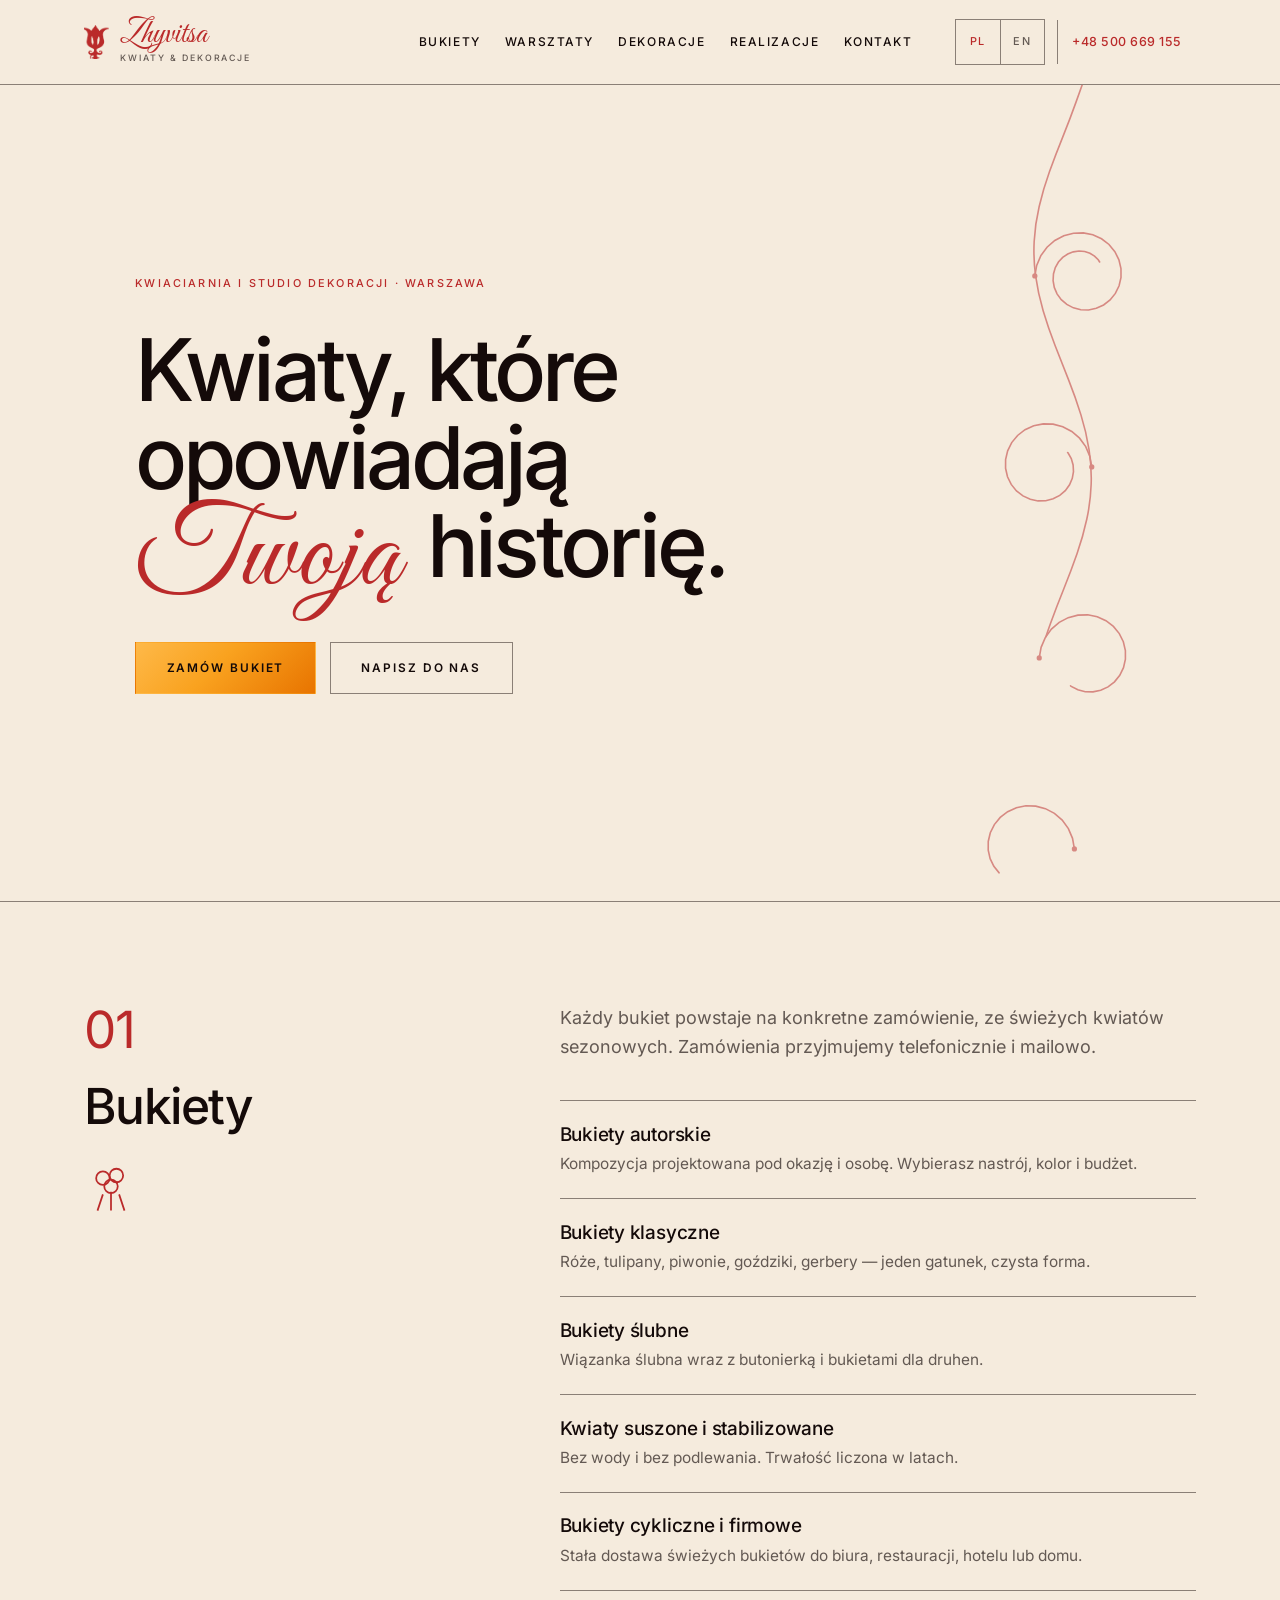
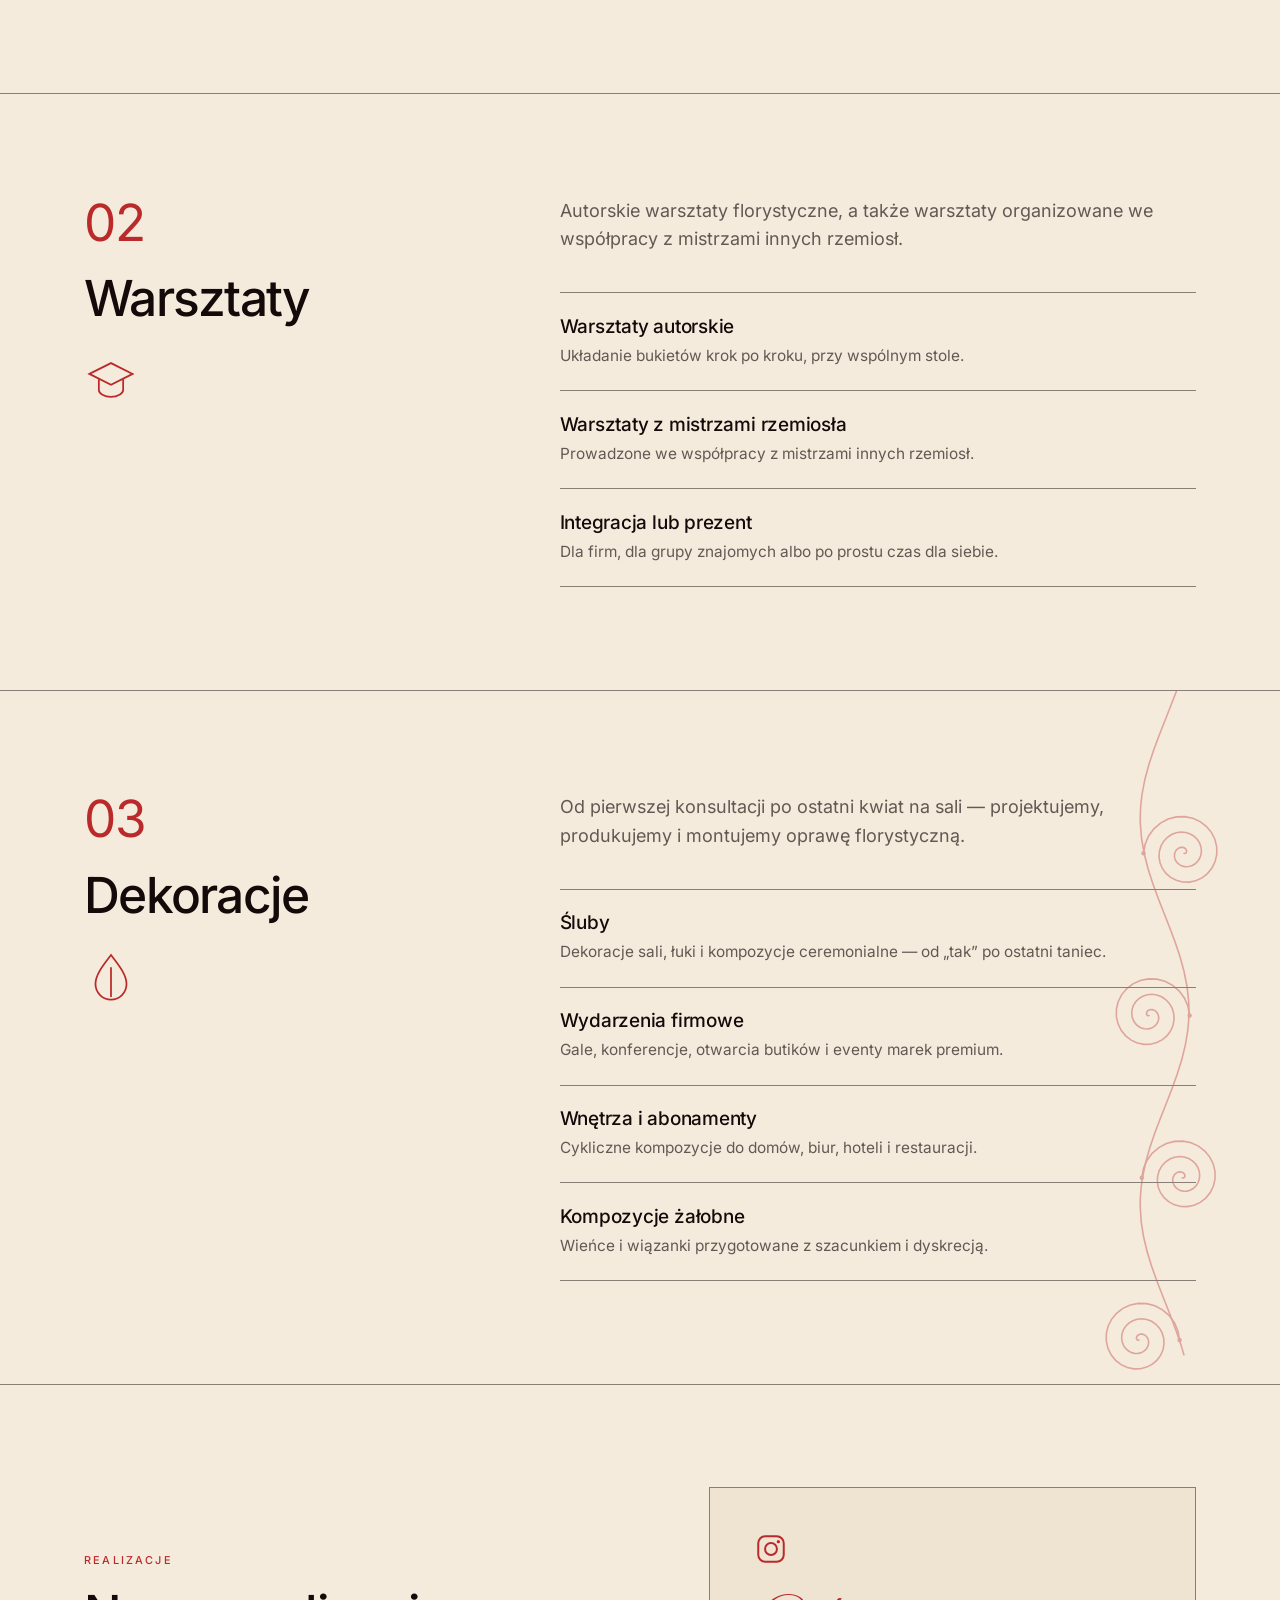
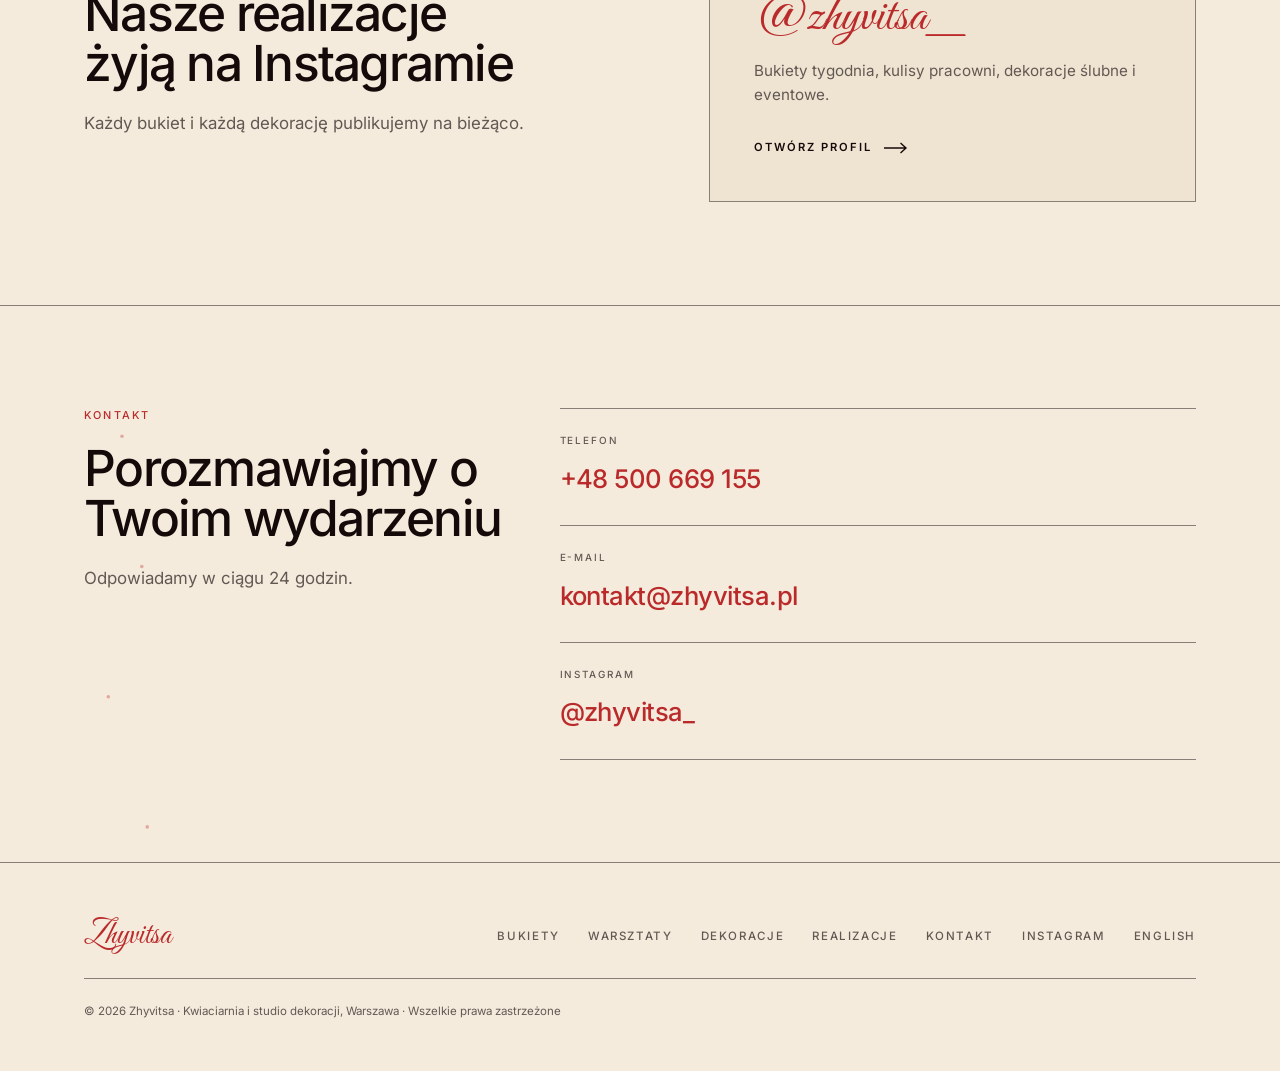
==== index.html @ 22f22f3f "Add files via upload" ====
<!DOCTYPE html>
<html lang="pl">
<head>
<meta charset="UTF-8">
<meta name="viewport" content="width=device-width, initial-scale=1.0">

<!-- Primary meta -->
<title>Kwiaciarnia Warszawa — Bukiety, Warsztaty, Dekoracje | Zhyvitsa</title>
<meta name="description" content="Pracownia florystyczna Zhyvitsa w Warszawie. Bukiety ze świeżych kwiatów sezonowych, warsztaty florystyczne oraz dekoracje ślubne i eventowe. Tel. +48 500 669 155.">
<meta name="author" content="Zhyvitsa — Vera Kutavenka">
<meta name="robots" content="index, follow, max-image-preview:large, max-snippet:-1, max-video-preview:-1">
<meta name="theme-color" content="#F5EBDD">

<!-- Canonical + language alternates -->
<link rel="canonical" href="https://zhyvitsa.pl/">
<link rel="alternate" hreflang="pl" href="https://zhyvitsa.pl/">
<link rel="alternate" hreflang="en" href="https://zhyvitsa.pl/en/">
<link rel="alternate" hreflang="x-default" href="https://zhyvitsa.pl/">

<!-- Local business signals -->
<meta name="geo.region" content="PL-MZ">
<meta name="geo.placename" content="Warszawa">

<!-- Open Graph -->
<meta property="og:type" content="website">
<meta property="og:site_name" content="Zhyvitsa">
<meta property="og:locale" content="pl_PL">
<meta property="og:locale:alternate" content="en_GB">
<meta property="og:title" content="Kwiaciarnia Warszawa — Bukiety, Warsztaty, Dekoracje | Zhyvitsa">
<meta property="og:description" content="Pracownia florystyczna w Warszawie. Bukiety ze świeżych kwiatów sezonowych, warsztaty florystyczne oraz dekoracje ślubne i eventowe.">
<meta property="og:url" content="https://zhyvitsa.pl/">
<meta property="og:image" content="https://zhyvitsa.pl/assets/images/og-image.jpg">
<meta property="og:image:width" content="1200">
<meta property="og:image:height" content="630">
<meta property="og:image:alt" content="Zhyvitsa — kwiaciarnia i studio dekoracji w Warszawie">

<!-- Twitter / X -->
<meta name="twitter:card" content="summary_large_image">
<meta name="twitter:title" content="Kwiaciarnia Warszawa — Bukiety, Warsztaty, Dekoracje | Zhyvitsa">
<meta name="twitter:description" content="Pracownia florystyczna w Warszawie. Bukiety ze świeżych kwiatów sezonowych, warsztaty florystyczne oraz dekoracje ślubne i eventowe.">
<meta name="twitter:image" content="https://zhyvitsa.pl/assets/images/og-image.jpg">

<!-- Icons -->
<link rel="icon" href="assets/images/favicon.ico" sizes="any">
<link rel="icon" type="image/png" sizes="32x32" href="assets/images/favicon-32.png">
<link rel="icon" type="image/png" sizes="16x16" href="assets/images/favicon-16.png">
<link rel="icon" type="image/png" sizes="192x192" href="assets/images/favicon-192.png">
<link rel="apple-touch-icon" sizes="180x180" href="assets/images/apple-touch-icon.png">
<link rel="manifest" href="site.webmanifest">

<!-- Self-hosted type -->
<link rel="preload" as="font" type="font/woff2" href="assets/fonts/inter-latin-400-normal.woff2" crossorigin>
<link rel="preload" as="font" type="font/woff2" href="assets/fonts/inter-latin-ext-400-normal.woff2" crossorigin>
<link rel="preload" as="font" type="font/woff2" href="assets/fonts/great-vibes-latin-400-normal.woff2" crossorigin>
<link rel="preload" as="font" type="font/woff2" href="assets/fonts/great-vibes-latin-ext-400-normal.woff2" crossorigin>
<link rel="stylesheet" href="styles.css">
<script>document.documentElement.classList.add('js');</script>

<!-- Structured data: business + site + this page -->
<script type="application/ld+json">
{
  "@context": "https://schema.org",
  "@graph": [
    {
      "@type": "Florist",
      "@id": "https://zhyvitsa.pl/#florist",
      "name": "Zhyvitsa",
      "alternateName": "Zhyvitsa — Kwiaciarnia i Studio Dekoracji",
      "description": "Pracownia florystyczna w Warszawie. Bukiety ze świeżych kwiatów sezonowych, warsztaty florystyczne oraz dekoracje ślubne i eventowe.",
      "url": "https://zhyvitsa.pl/",
      "logo": "https://zhyvitsa.pl/assets/images/favicon-512.png",
      "image": "https://zhyvitsa.pl/assets/images/og-image.jpg",
      "telephone": "+48500669155",
      "email": "kontakt@zhyvitsa.pl",
      "currenciesAccepted": "PLN",
      "priceRange": "$$",
      "knowsLanguage": ["pl", "en"],
      "areaServed": [
        { "@type": "City", "name": "Warszawa" },
        { "@type": "AdministrativeArea", "name": "Województwo mazowieckie" }
      ],
      "founder": {
        "@type": "Person",
        "name": "Vera Kutavenka",
        "jobTitle": "Założycielka i Główna Florystka"
      },
      "sameAs": ["https://www.instagram.com/zhyvitsa_/"],
      "hasOfferCatalog": {
        "@type": "OfferCatalog",
        "name": "Usługi florystyczne",
        "itemListElement": [
          { "@type": "Offer", "itemOffered": { "@type": "Service", "name": "Bukiety", "description": "Bukiety autorskie, klasyczne, ślubne, z kwiatów suszonych i stabilizowanych oraz cykliczne dostawy dla firm — ze świeżych kwiatów sezonowych, na konkretne zamówienie." } },
          { "@type": "Offer", "itemOffered": { "@type": "Service", "name": "Warsztaty florystyczne", "description": "Autorskie warsztaty układania bukietów oraz warsztaty organizowane we współpracy z mistrzami innych rzemiosł." } },
          { "@type": "Offer", "itemOffered": { "@type": "Service", "name": "Dekoracje", "description": "Dekoracje ślubne, oprawa wydarzeń firmowych, florystyka wnętrz i abonamenty kwiatowe oraz kompozycje żałobne." } }
        ]
      }
    },
    {
      "@type": "WebSite",
      "@id": "https://zhyvitsa.pl/#website",
      "url": "https://zhyvitsa.pl/",
      "name": "Zhyvitsa",
      "inLanguage": ["pl-PL", "en-GB"],
      "publisher": { "@id": "https://zhyvitsa.pl/#florist" }
    },
    {
      "@type": "WebPage",
      "@id": "https://zhyvitsa.pl/#webpage",
      "url": "https://zhyvitsa.pl/",
      "name": "Kwiaciarnia Warszawa — Bukiety, Warsztaty, Dekoracje | Zhyvitsa",
      "description": "Pracownia florystyczna Zhyvitsa w Warszawie. Bukiety ze świeżych kwiatów sezonowych, warsztaty florystyczne oraz dekoracje ślubne i eventowe.",
      "inLanguage": "pl-PL",
      "isPartOf": { "@id": "https://zhyvitsa.pl/#website" },
      "about": { "@id": "https://zhyvitsa.pl/#florist" },
      "primaryImageOfPage": "https://zhyvitsa.pl/assets/images/og-image.jpg"
    }
  ]
}
</script>
</head>
<body>

<a class="skip" href="#top">Przejdź do treści</a>

<header class="site-header" id="siteHeader">
  <div class="shell header-bar">
    <a href="#top" class="brand" aria-label="Zhyvitsa — strona główna">
      <img class="brand-mark" src="assets/images/logo-mark.png" alt="" width="237" height="320" loading="eager" decoding="async">
      <span class="brand-text">
        <b>Zhyvitsa</b>
        <span>Kwiaty &amp; Dekoracje</span>
      </span>
    </a>

    <nav class="site-nav" id="navLinks" aria-label="Nawigacja główna">
      <a href="#bouquets">Bukiety</a>
      <a href="#workshops">Warsztaty</a>
      <a href="#decorations">Dekoracje</a>
      <a href="#gallery">Realizacje</a>
      <a href="#contact">Kontakt</a>
      <span class="nav-tail">
        <span class="lang" role="group" aria-label="Język / Language">
          <a href="./" class="is-current" hreflang="pl" lang="pl" aria-current="true">PL</a>
          <a href="en/" hreflang="en" lang="en">EN</a>
        </span>
        <a class="nav-phone" href="tel:+48500669155">+48 500 669 155</a>
      </span>
    </nav>

    <button class="burger" id="burger" type="button" aria-label="Menu" aria-expanded="false" aria-controls="navLinks">
      <span class="burger-bars" aria-hidden="true"><span></span><span></span><span></span></span>
    </button>
  </div>
</header>

<main id="main">

<section class="hero" id="top">
  <div class="vine" data-vine="right" aria-hidden="true" style="right:0; opacity:.5; color:var(--red); --vine-leaf:var(--red);">
    <!-- populated at runtime by VineGeometry.render() -->
  </div>
  <div class="shell">
    <div class="hero-copy">
      <p class="eyebrow">Kwiaciarnia i studio dekoracji · Warszawa</p>
      <h1>Kwiaty, które opowiadają <span class="script">Twoją</span> historię.</h1>
      <p class="actions">
        <a class="btn btn-solid" href="#bouquets">Zamów bukiet</a>
        <a class="btn btn-line" href="#contact">Napisz do nas</a>
      </p>
    </div>
  </div>
</section>

<section class="band" id="bouquets">
  <div class="vine" data-vine="left" aria-hidden="true" style="left:-7%; opacity:.4; color:var(--red); --vine-leaf:var(--red);">
    <!-- populated at runtime by VineGeometry.render() -->
  </div>
  <div class="shell offer-grid">
    <div class="offer-head reveal">
      <span class="num" aria-hidden="true">01</span>
      <h2>Bukiety</h2>
      <span class="offer-icon" aria-hidden="true"><svg viewBox="0 0 40 40" fill="none" stroke="currentColor" stroke-width="1.3" focusable="false"><circle cx="14" cy="12" r="5"/><circle cx="24" cy="10" r="5"/><circle cx="20" cy="18" r="5"/><path d="M20 22v14M14 24l-4 12M26 24l4 12"/></svg></span>
    </div>
    <div class="offer-body reveal">
      <p>Każdy bukiet powstaje na konkretne zamówienie, ze świeżych kwiatów sezonowych. Zamówienia przyjmujemy telefonicznie i mailowo.</p>
      <ul class="items">
        <li>
          <h3>Bukiety autorskie</h3>
          <p>Kompozycja projektowana pod okazję i osobę. Wybierasz nastrój, kolor i budżet.</p>
        </li>
        <li>
          <h3>Bukiety klasyczne</h3>
          <p>Róże, tulipany, piwonie, goździki, gerbery — jeden gatunek, czysta forma.</p>
        </li>
        <li>
          <h3>Bukiety ślubne</h3>
          <p>Wiązanka ślubna wraz z butonierką i bukietami dla druhen.</p>
        </li>
        <li>
          <h3>Kwiaty suszone i stabilizowane</h3>
          <p>Bez wody i bez podlewania. Trwałość liczona w latach.</p>
        </li>
        <li>
          <h3>Bukiety cykliczne i firmowe</h3>
          <p>Stała dostawa świeżych bukietów do biura, restauracji, hotelu lub domu.</p>
        </li>
      </ul>
    </div>
  </div>
</section>

<section class="band" id="workshops">
  <div class="shell offer-grid">
    <div class="offer-head reveal">
      <span class="num" aria-hidden="true">02</span>
      <h2>Warsztaty</h2>
      <span class="offer-icon" aria-hidden="true"><svg viewBox="0 0 40 40" fill="none" stroke="currentColor" stroke-width="1.3" focusable="false"><path d="M4 14l16-8 16 8-16 8-16-8z"/><path d="M11 18v8c0 2.5 4 5 9 5s9-2.5 9-5v-8"/></svg></span>
    </div>
    <div class="offer-body reveal">
      <p>Autorskie warsztaty florystyczne, a także warsztaty organizowane we współpracy z mistrzami innych rzemiosł.</p>
      <ul class="items">
        <li>
          <h3>Warsztaty autorskie</h3>
          <p>Układanie bukietów krok po kroku, przy wspólnym stole.</p>
        </li>
        <li>
          <h3>Warsztaty z mistrzami rzemiosła</h3>
          <p>Prowadzone we współpracy z mistrzami innych rzemiosł.</p>
        </li>
        <li>
          <h3>Integracja lub prezent</h3>
          <p>Dla firm, dla grupy znajomych albo po prostu czas dla siebie.</p>
        </li>
      </ul>
    </div>
  </div>
</section>

<section class="band" id="decorations">
  <div class="vine" data-vine="right" aria-hidden="true" style="right:-8%; opacity:.36; color:var(--red); --vine-leaf:var(--red);">
    <!-- populated at runtime by VineGeometry.render() -->
  </div>
  <div class="shell offer-grid">
    <div class="offer-head reveal">
      <span class="num" aria-hidden="true">03</span>
      <h2>Dekoracje</h2>
      <span class="offer-icon" aria-hidden="true"><svg viewBox="0 0 40 40" fill="none" stroke="currentColor" stroke-width="1.3" focusable="false"><path d="M20 3c7 9 11.5 15 11.5 21.5a11.5 11.5 0 0 1-23 0C8.5 18 13 12 20 3z"/><path d="M20 12v22"/></svg></span>
    </div>
    <div class="offer-body reveal">
      <p>Od pierwszej konsultacji po ostatni kwiat na sali — projektujemy, produkujemy i montujemy oprawę florystyczną.</p>
      <ul class="items">
        <li>
          <h3>Śluby</h3>
          <p>Dekoracje sali, łuki i kompozycje ceremonialne — od „tak” po ostatni taniec.</p>
        </li>
        <li>
          <h3>Wydarzenia firmowe</h3>
          <p>Gale, konferencje, otwarcia butików i eventy marek premium.</p>
        </li>
        <li>
          <h3>Wnętrza i abonamenty</h3>
          <p>Cykliczne kompozycje do domów, biur, hoteli i restauracji.</p>
        </li>
        <li>
          <h3>Kompozycje żałobne</h3>
          <p>Wieńce i wiązanki przygotowane z szacunkiem i dyskrecją.</p>
        </li>
      </ul>
    </div>
  </div>
</section>

<section class="band" id="gallery">
  <div class="shell gallery-grid">
    <div class="head reveal">
      <p class="eyebrow">Realizacje</p>
      <h2>Nasze realizacje żyją na Instagramie</h2>
      <p class="head-lead">Każdy bukiet i każdą dekorację publikujemy na bieżąco.</p>
    </div>

    <div class="reveal">
      <a class="ig" href="https://www.instagram.com/zhyvitsa_/" target="_blank" rel="noopener">
        <span class="ig-glyph" aria-hidden="true">
          <svg viewBox="0 0 24 24" fill="none" stroke="currentColor" stroke-width="1.4" focusable="false">
            <rect x="3" y="3" width="18" height="18" rx="5"/>
            <circle cx="12" cy="12" r="4.2"/>
            <circle cx="17.2" cy="6.8" r="1.15" fill="currentColor" stroke="none"/>
          </svg>
        </span>
        <span class="ig-handle">@zhyvitsa_</span>
        <span class="ig-sub">Bukiety tygodnia, kulisy pracowni, dekoracje ślubne i eventowe.</span>
        <span class="ig-go">Otwórz profil
          <svg class="ig-arrow" viewBox="0 0 24 12" fill="none" stroke="currentColor" stroke-width="1.4" aria-hidden="true" focusable="false"><path d="M0 6h22M16.5 1 22 6l-5.5 5"/></svg>
        </span>
      </a>
    </div>
  </div>
</section>

<section class="band" id="contact">
  <div class="vine" data-vine="left" aria-hidden="true" style="left:-7%; opacity:.34; color:var(--red); --vine-leaf:var(--red);">
    <!-- populated at runtime by VineGeometry.render() -->
  </div>
  <div class="shell contact-grid">
    <div class="head reveal">
      <p class="eyebrow">Kontakt</p>
      <h2>Porozmawiajmy o Twoim wydarzeniu</h2>
      <p class="head-lead">Odpowiadamy w ciągu 24 godzin.</p>
    </div>

    <address class="details reveal">
      <span class="item">
        <span class="label">Telefon</span>
        <span class="value"><a href="tel:+48500669155">+48 500 669 155</a></span>
      </span>
      <span class="item">
        <span class="label">E-mail</span>
        <span class="value"><a href="mailto:kontakt@zhyvitsa.pl">kontakt@zhyvitsa.pl</a></span>
      </span>
      <span class="item">
        <span class="label">Instagram</span>
        <span class="value"><a href="https://www.instagram.com/zhyvitsa_/" target="_blank" rel="noopener">@zhyvitsa_</a></span>
      </span>
    </address>
  </div>
</section>

</main>

<footer class="site-footer">
  <div class="shell footer-bar">
    <a href="#top" class="footer-brand">Zhyvitsa</a>
    <nav class="footer-nav" aria-label="Nawigacja w stopce">
      <a href="#bouquets">Bukiety</a>
      <a href="#workshops">Warsztaty</a>
      <a href="#decorations">Dekoracje</a>
      <a href="#gallery">Realizacje</a>
      <a href="#contact">Kontakt</a>
      <a href="https://www.instagram.com/zhyvitsa_/" target="_blank" rel="noopener">Instagram</a>
      <a href="en/" hreflang="en" lang="en">English</a>
    </nav>
    <p class="fine">© 2026 Zhyvitsa · Kwiaciarnia i studio dekoracji, Warszawa · Wszelkie prawa zastrzeżone</p>
  </div>
</footer>

<script type="module" src="main.js"></script>
</body>
</html>
---- styles.css ----
@charset "UTF-8";
/* =========================================================================
   Zhyvitsa — kwiaciarnia i studio dekoracji, Warszawa
   Light edition: cream ground, Swiss grotesque, script used as a jewel.
   No build step: plain CSS, self-hosted woff2, relative paths only.
   ========================================================================= */

/* --------------------------------------------------------------- 1. Fonts
   The stack names the licensed faces FIRST, so the site upgrades itself the
   moment they are available:

     --ui      "Neue Montreal" → "Suisse Int'l" → Inter (self-hosted) → Helvetica → Arial
     --script  "Parfumerie Script" → Great Vibes (self-hosted)

   To switch to the real faces, drop the woff2 files into assets/fonts/ and
   add the two @font-face blocks below — nothing else in this file changes.

     @font-face{font-family:'Neue Montreal';src:url(assets/fonts/neue-montreal-400.woff2) format('woff2');
       font-weight:400;font-display:swap}
     @font-face{font-family:'Parfumerie Script';src:url(assets/fonts/parfumerie-script.woff2) format('woff2');
       font-weight:400;font-display:swap}
   ------------------------------------------------------------------------ */

/* Inter — stand-in for Neue Montreal / Suisse Int'l */
@font-face{font-family:'Inter';font-style:normal;font-weight:400;font-display:swap;
  src:url(assets/fonts/inter-latin-ext-400-normal.woff2) format('woff2');
  unicode-range:U+0100-02BA,U+02BD-02C5,U+02C7-02CC,U+02CE-02D7,U+02DD-02FF,U+0304,U+0308,U+0329,U+1D00-1DBF,U+1E00-1E9F,U+1EF2-1EFF,U+2020,U+20A0-20AB,U+20AD-20C0,U+2113,U+2C60-2C7F,U+A720-A7FF}
@font-face{font-family:'Inter';font-style:normal;font-weight:400;font-display:swap;
  src:url(assets/fonts/inter-latin-400-normal.woff2) format('woff2');
  unicode-range:U+0000-00FF,U+0131,U+0152-0153,U+02BB-02BC,U+02C6,U+02DA,U+02DC,U+0304,U+0308,U+0329,U+2000-206F,U+20AC,U+2122,U+2191,U+2193,U+2212,U+2215,U+FEFF,U+FFFD}
@font-face{font-family:'Inter';font-style:normal;font-weight:500;font-display:swap;
  src:url(assets/fonts/inter-latin-ext-500-normal.woff2) format('woff2');
  unicode-range:U+0100-02BA,U+02BD-02C5,U+02C7-02CC,U+02CE-02D7,U+02DD-02FF,U+0304,U+0308,U+0329,U+1D00-1DBF,U+1E00-1E9F,U+1EF2-1EFF,U+2020,U+20A0-20AB,U+20AD-20C0,U+2113,U+2C60-2C7F,U+A720-A7FF}
@font-face{font-family:'Inter';font-style:normal;font-weight:500;font-display:swap;
  src:url(assets/fonts/inter-latin-500-normal.woff2) format('woff2');
  unicode-range:U+0000-00FF,U+0131,U+0152-0153,U+02BB-02BC,U+02C6,U+02DA,U+02DC,U+0304,U+0308,U+0329,U+2000-206F,U+20AC,U+2122,U+2191,U+2193,U+2212,U+2215,U+FEFF,U+FFFD}
@font-face{font-family:'Inter';font-style:normal;font-weight:600;font-display:swap;
  src:url(assets/fonts/inter-latin-ext-600-normal.woff2) format('woff2');
  unicode-range:U+0100-02BA,U+02BD-02C5,U+02C7-02CC,U+02CE-02D7,U+02DD-02FF,U+0304,U+0308,U+0329,U+1D00-1DBF,U+1E00-1E9F,U+1EF2-1EFF,U+2020,U+20A0-20AB,U+20AD-20C0,U+2113,U+2C60-2C7F,U+A720-A7FF}
@font-face{font-family:'Inter';font-style:normal;font-weight:600;font-display:swap;
  src:url(assets/fonts/inter-latin-600-normal.woff2) format('woff2');
  unicode-range:U+0000-00FF,U+0131,U+0152-0153,U+02BB-02BC,U+02C6,U+02DA,U+02DC,U+0304,U+0308,U+0329,U+2000-206F,U+20AC,U+2122,U+2191,U+2193,U+2212,U+2215,U+FEFF,U+FFFD}

/* Great Vibes — stand-in for Parfumerie Script */
@font-face{font-family:'Great Vibes';font-style:normal;font-weight:400;font-display:swap;
  src:url(assets/fonts/great-vibes-latin-ext-400-normal.woff2) format('woff2');
  unicode-range:U+0100-02BA,U+02BD-02C5,U+02C7-02CC,U+02CE-02D7,U+02DD-02FF,U+0304,U+0308,U+0329,U+1D00-1DBF,U+1E00-1E9F,U+1EF2-1EFF,U+2020,U+20A0-20AB,U+20AD-20C0,U+2113,U+2C60-2C7F,U+A720-A7FF}
@font-face{font-family:'Great Vibes';font-style:normal;font-weight:400;font-display:swap;
  src:url(assets/fonts/great-vibes-latin-400-normal.woff2) format('woff2');
  unicode-range:U+0000-00FF,U+0131,U+0152-0153,U+02BB-02BC,U+02C6,U+02DA,U+02DC,U+0304,U+0308,U+0329,U+2000-206F,U+20AC,U+2122,U+2191,U+2193,U+2212,U+2215,U+FEFF,U+FFFD}

/* -------------------------------------------------------------- 2. Tokens */
:root{
  /* sampled from the logo PNG — fills only on a light ground */
  --amber-light:#FEB949;
  --amber:#F9A21F;
  --amber-deep:#E87400;
  --red:#BA2A2A;           /* 5.16:1 on paper — safe as text */

  --paper:#F5EBDD;         /* page ground */
  --panel:#EFE3D2;         /* raised surface */
  --ink:#140A09;           /* body text, 16.53:1 */
  --muted:#635953;         /* secondary text, 5.77:1 */
  --rule:#8A7F76;          /* hairlines, 3.31:1 */

  --ui:'Neue Montreal',"Suisse Int'l",'Suisse Intl',Inter,Helvetica,'Helvetica Neue',Arial,sans-serif;
  --script:'Parfumerie Script','Great Vibes',cursive;

  --shell:1240px;
  --gutter:clamp(20px,5vw,64px);
  --header-h:70px;
}
@media (min-width:1000px){:root{--header-h:84px}}

/* --------------------------------------------------------------- 3. Reset */
*,*::before,*::after{box-sizing:border-box}
html{-webkit-text-size-adjust:100%;scroll-behavior:smooth;scroll-padding-top:calc(var(--header-h) + 16px)}
body{
  margin:0;
  background:var(--paper);
  color:var(--ink);
  font-family:var(--ui);
  font-weight:400;
  font-size:clamp(1rem,.97rem + .15vw,1.05rem);
  line-height:1.6;
  -webkit-font-smoothing:antialiased;
  font-feature-settings:'kern' 1,'liga' 1,'calt' 1;
}
h1,h2,h3,p,ul,ol,address{margin:0}
ul,ol{padding:0;list-style:none}
img,svg{max-width:100%}
img{height:auto;display:block}
button{font:inherit;color:inherit}
a{color:var(--red);text-decoration:none}
::selection{background:var(--red);color:var(--paper)}
:focus-visible{outline:2px solid var(--red);outline-offset:3px}

h1,h2,h3{font-family:var(--ui);font-weight:500;line-height:1.02;letter-spacing:-.03em;text-wrap:balance}
h1{font-size:clamp(2.6rem,1.1rem + 6.2vw,5.4rem);letter-spacing:-.045em}
h2{font-size:clamp(1.85rem,1.1rem + 3vw,3.1rem);letter-spacing:-.035em}
h3{font-size:clamp(1.02rem,.98rem + .3vw,1.18rem);letter-spacing:-.012em;line-height:1.25}

.script{
  font-family:var(--script);font-weight:400;font-style:normal;
  letter-spacing:0;color:var(--red);
}

.shell{width:100%;max-width:var(--shell);margin-inline:auto;padding-inline:var(--gutter);position:relative;z-index:1}
.eyebrow{
  font-size:.68rem;font-weight:500;line-height:1.4;
  text-transform:uppercase;letter-spacing:.2em;color:var(--red);
}
.band{position:relative;overflow:hidden;padding-block:clamp(64px,8vw,120px);border-top:1px solid var(--rule)}

.skip{
  position:fixed;left:var(--gutter);top:-100px;z-index:100;
  background:var(--red);color:var(--paper);
  font-size:.74rem;font-weight:500;text-transform:uppercase;letter-spacing:.14em;
  padding:.9rem 1.4rem;transition:top .15s ease;
}
.skip:focus{top:12px}

/* ---------------------------------------------------------------- 4. Vine */
.vine{
  position:absolute;top:0;bottom:0;
  width:clamp(240px,34vw,480px);
  pointer-events:none;z-index:0;
  -webkit-user-select:none;user-select:none;
}
.vine svg{display:block;width:100%;height:100%}
.vine-stem-path,.vine-spiral-path{
  fill:none;stroke:currentColor;stroke-width:1.6;
  stroke-linecap:round;vector-effect:non-scaling-stroke;
}
.vine-bud{fill:var(--vine-leaf,currentColor);stroke:none}
@media (max-width:700px){
  .vine{width:min(64vw,270px);filter:opacity(.7)}
  [data-vine="right"]{transform:translateX(26%)}
  [data-vine="left"]{transform:translateX(-26%)}
}

/* -------------------------------------------------------------- 5. Header */
.site-header{
  position:sticky;top:0;z-index:60;
  background:var(--paper);
  border-bottom:1px solid var(--rule);
}
.header-bar{display:flex;align-items:center;justify-content:space-between;gap:1rem;min-height:var(--header-h)}
.brand{display:inline-flex;align-items:center;gap:.7rem;color:var(--ink);min-height:44px}
.brand-mark{width:auto;height:clamp(28px,3.2vw,34px)}
.brand-text{display:flex;flex-direction:column;line-height:1}
.brand-text b{
  font-family:var(--script);font-weight:400;
  font-size:clamp(1.6rem,1.3rem + 1vw,2rem);line-height:.9;color:var(--red);
}
.brand-text span{margin-top:.3rem;font-size:.55rem;font-weight:500;text-transform:uppercase;letter-spacing:.22em;color:var(--muted)}

.site-nav{display:none}
.site-nav a{
  display:inline-flex;align-items:center;min-height:44px;
  color:var(--ink);font-size:.75rem;font-weight:500;
  text-transform:uppercase;letter-spacing:.13em;
  transition:color .18s ease;
}
.site-nav a:hover{color:var(--red)}
.nav-tail{display:flex;align-items:center;gap:.25rem}
.lang{display:inline-flex;align-items:center;border:1px solid var(--rule)}
.lang a{justify-content:center;min-width:44px;font-size:.68rem;letter-spacing:.12em;color:var(--muted)}
.lang a + a{border-left:1px solid var(--rule)}
.lang a.is-current{color:var(--red)}
.site-nav .nav-phone{
  color:var(--red);font-size:.78rem;font-weight:500;letter-spacing:.04em;
  text-transform:none;white-space:nowrap;padding-inline:.9rem;
}

.burger{
  display:inline-flex;align-items:center;justify-content:center;
  width:46px;height:46px;flex:0 0 auto;
  background:transparent;border:1px solid var(--rule);color:var(--ink);cursor:pointer;padding:0;
}
.burger-bars{display:flex;flex-direction:column;justify-content:center;gap:5px;width:20px}
.burger-bars span{display:block;height:1px;width:100%;background:currentColor;transition:transform .2s ease,opacity .2s ease}
.burger[aria-expanded="true"]{border-color:var(--red);color:var(--red)}
.burger[aria-expanded="true"] .burger-bars span:nth-child(1){transform:translateY(6px) rotate(45deg)}
.burger[aria-expanded="true"] .burger-bars span:nth-child(2){opacity:0}
.burger[aria-expanded="true"] .burger-bars span:nth-child(3){transform:translateY(-6px) rotate(-45deg)}

@media (max-width:999.98px){
  .site-nav.is-open{
    display:flex;flex-direction:column;align-items:flex-start;gap:0;
    position:fixed;left:0;right:0;top:var(--header-h);
    max-height:calc(100dvh - var(--header-h));overflow-y:auto;
    background:var(--paper);border-bottom:1px solid var(--rule);
    padding:.5rem var(--gutter) 1.75rem;
    animation:navIn .2s ease both;
  }
  .site-nav.is-open a{width:100%;min-height:52px;font-size:.85rem;letter-spacing:.14em;border-bottom:1px solid var(--rule)}
  .nav-tail{width:100%;flex-direction:row;align-items:center;justify-content:space-between;gap:1rem;padding-top:1.25rem}
  .site-nav.is-open .nav-tail a{border-bottom:0;width:auto}
  .nav-phone{padding-inline:0;font-size:.95rem}
}
@keyframes navIn{from{opacity:0;transform:translateY(-8px)}}

@media (min-width:1000px){
  .burger{display:none}
  .site-nav{display:flex;align-items:center;gap:clamp(.9rem,1.9vw,1.9rem)}
  .nav-tail{margin-left:clamp(.5rem,1.4vw,1.5rem);gap:.75rem}
  .nav-phone{border-left:1px solid var(--rule)}
}

/* ---------------------------------------------------------------- 6. Hero */
.hero{position:relative;overflow:hidden;padding-block:clamp(64px,11vh,140px) clamp(64px,9vw,130px)}
.hero-copy{max-width:min(100%,980px)}
.hero .eyebrow{margin-bottom:clamp(1.4rem,3vw,2.2rem)}
.hero h1{margin-bottom:clamp(2rem,3.5vw,2.8rem)}
.hero h1 .script{
  font-size:1.32em;line-height:.8;letter-spacing:.01em;
  display:inline-block;transform:translateY(.06em);padding-right:.06em;
}
.actions{display:flex;flex-wrap:wrap;gap:.9rem}
.btn{
  display:inline-flex;align-items:center;justify-content:center;
  min-height:52px;padding:.85rem 1.9rem;
  font-size:.74rem;font-weight:600;
  text-transform:uppercase;letter-spacing:.16em;
  border:1px solid transparent;transition:background-color .2s ease,color .2s ease,border-color .2s ease;
}
.btn-solid{
  color:var(--ink);
  background:linear-gradient(135deg,var(--amber-light) 0%,var(--amber) 45%,var(--amber-deep) 100%);
}
.btn-solid:hover{background:var(--amber-light)}
.btn-line{color:var(--ink);border-color:var(--rule)}
.btn-line:hover{color:var(--red);border-color:var(--red)}
@media (min-width:1000px){
  .hero{min-height:calc(100svh - var(--header-h));display:flex;align-items:center}
  .hero-copy{padding-left:clamp(0px,4vw,72px)}
}

/* -------------------------------------------------------------- 7. Offers */
.offer-grid{display:grid;gap:clamp(1.75rem,4vw,4.5rem)}
.offer-head .num{
  display:block;font-size:clamp(2.2rem,1.6rem + 2vw,3.2rem);font-weight:400;
  line-height:1;letter-spacing:-.02em;color:var(--red);margin-bottom:clamp(1rem,2vw,1.6rem);
}
.offer-head h2{margin-bottom:1.4rem;max-width:14ch}
.offer-icon{display:block;color:var(--red);margin-top:clamp(1.2rem,2.4vw,2rem)}
.offer-icon svg{width:54px;height:54px}
.offer-body > p{color:var(--muted);max-width:56ch;font-size:clamp(1rem,.97rem + .3vw,1.12rem);text-wrap:pretty;
  margin-bottom:clamp(1.75rem,3vw,2.6rem)}
.items{margin-top:clamp(1.75rem,3vw,2.5rem)}
.items li{padding-block:clamp(1rem,1.8vw,1.35rem);border-top:1px solid var(--rule);display:grid;gap:.35rem}
.items li:last-child{border-bottom:1px solid var(--rule)}
.items h3{color:var(--ink)}
.items p{color:var(--muted);font-size:.96rem;max-width:60ch;text-wrap:pretty}
@media (min-width:860px){
  .offer-grid{grid-template-columns:minmax(0,.8fr) minmax(0,1.2fr);align-items:start}
  .items{margin-top:0}
}

/* ------------------------------------------------------------- 8. Gallery */
.gallery-grid{display:grid;gap:clamp(2rem,4vw,4rem);align-items:center}
.gallery-grid > .head{max-width:44ch}
.head .eyebrow{margin-bottom:1.2rem}
.head h2{max-width:16ch}
.head-lead{margin-top:1.3rem;color:var(--muted);max-width:52ch;text-wrap:pretty}
.ig{
  display:flex;flex-direction:column;align-items:flex-start;
  padding:clamp(1.75rem,3.5vw,2.75rem);
  border:1px solid var(--rule);background:var(--panel);
  transition:border-color .22s ease,background-color .22s ease;
}
.ig:hover{border-color:var(--red)}
.ig-glyph{color:var(--red);line-height:0}
.ig-glyph svg{width:34px;height:34px}
.ig-handle{
  margin-top:clamp(1.2rem,2.4vw,1.75rem);
  font-family:var(--script);font-weight:400;line-height:.95;
  font-size:clamp(2.2rem,1.5rem + 2.4vw,3.2rem);color:var(--red);
}
.ig-sub{margin-top:1rem;max-width:40ch;color:var(--muted);font-size:.95rem}
.ig-go{
  display:inline-flex;align-items:center;gap:.75rem;margin-top:clamp(1.4rem,2.6vw,2rem);
  font-size:.7rem;font-weight:600;text-transform:uppercase;letter-spacing:.18em;color:var(--ink);
}
.ig-arrow{width:24px;height:12px;flex:0 0 auto;transition:transform .22s ease}
.ig:hover .ig-arrow{transform:translateX(5px)}
@media (min-width:900px){.gallery-grid{grid-template-columns:minmax(0,1fr) minmax(0,.85fr)}}

/* ------------------------------------------------------------- 9. Kontakt */
.contact-grid{display:grid;gap:clamp(2rem,4vw,4rem)}
.details{display:grid;grid-template-columns:minmax(0,1fr);font-style:normal;gap:0}
.details .item{
  display:flex;flex-direction:column;gap:.5rem;
  padding-block:clamp(1.1rem,2vw,1.5rem);border-top:1px solid var(--rule);
}
.details .item:last-child{border-bottom:1px solid var(--rule)}
.details .label{font-size:.62rem;font-weight:500;text-transform:uppercase;letter-spacing:.2em;color:var(--muted)}
.details .value{font-size:clamp(1.15rem,1rem + .9vw,1.6rem);font-weight:500;letter-spacing:-.02em;line-height:1.2}
.details .value a{display:inline-flex;align-items:center;min-height:44px;color:var(--red)}
.details .value a:hover{text-decoration:underline;text-underline-offset:.2em}
@media (min-width:900px){.contact-grid{grid-template-columns:minmax(0,.8fr) minmax(0,1.2fr)}}

/* ------------------------------------------------------------- 10. Footer */
.site-footer{border-top:1px solid var(--rule);padding-block:clamp(2.25rem,4vw,3.25rem)}
.footer-bar{display:flex;flex-wrap:wrap;align-items:center;justify-content:space-between;gap:1.25rem}
.footer-brand{
  font-family:var(--script);font-size:2rem;color:var(--red);line-height:1;
  display:inline-flex;align-items:center;min-height:44px;
}
.footer-nav{display:flex;flex-wrap:wrap;gap:.2rem clamp(1rem,2.2vw,1.8rem)}
.footer-nav a{
  display:inline-flex;align-items:center;min-height:44px;
  color:var(--muted);font-size:.72rem;font-weight:500;text-transform:uppercase;letter-spacing:.14em;
  transition:color .18s ease;
}
.footer-nav a:hover{color:var(--red)}
.fine{flex:1 0 100%;padding-top:1.4rem;border-top:1px solid var(--rule);font-size:.72rem;color:var(--muted)}

/* ------------------------------------------------------------ 11. Reveals */
.js .reveal{opacity:0;transform:translateY(14px);transition:opacity .6s ease,transform .6s ease}
.js .reveal.is-in{opacity:1;transform:none}

@media (prefers-reduced-motion:reduce){
  html{scroll-behavior:auto}
  *,*::before,*::after{animation-duration:.001ms !important;animation-iteration-count:1 !important;transition-duration:.001ms !important}
  .js .reveal{opacity:1;transform:none}
  .ig:hover .ig-arrow{transform:none}
}
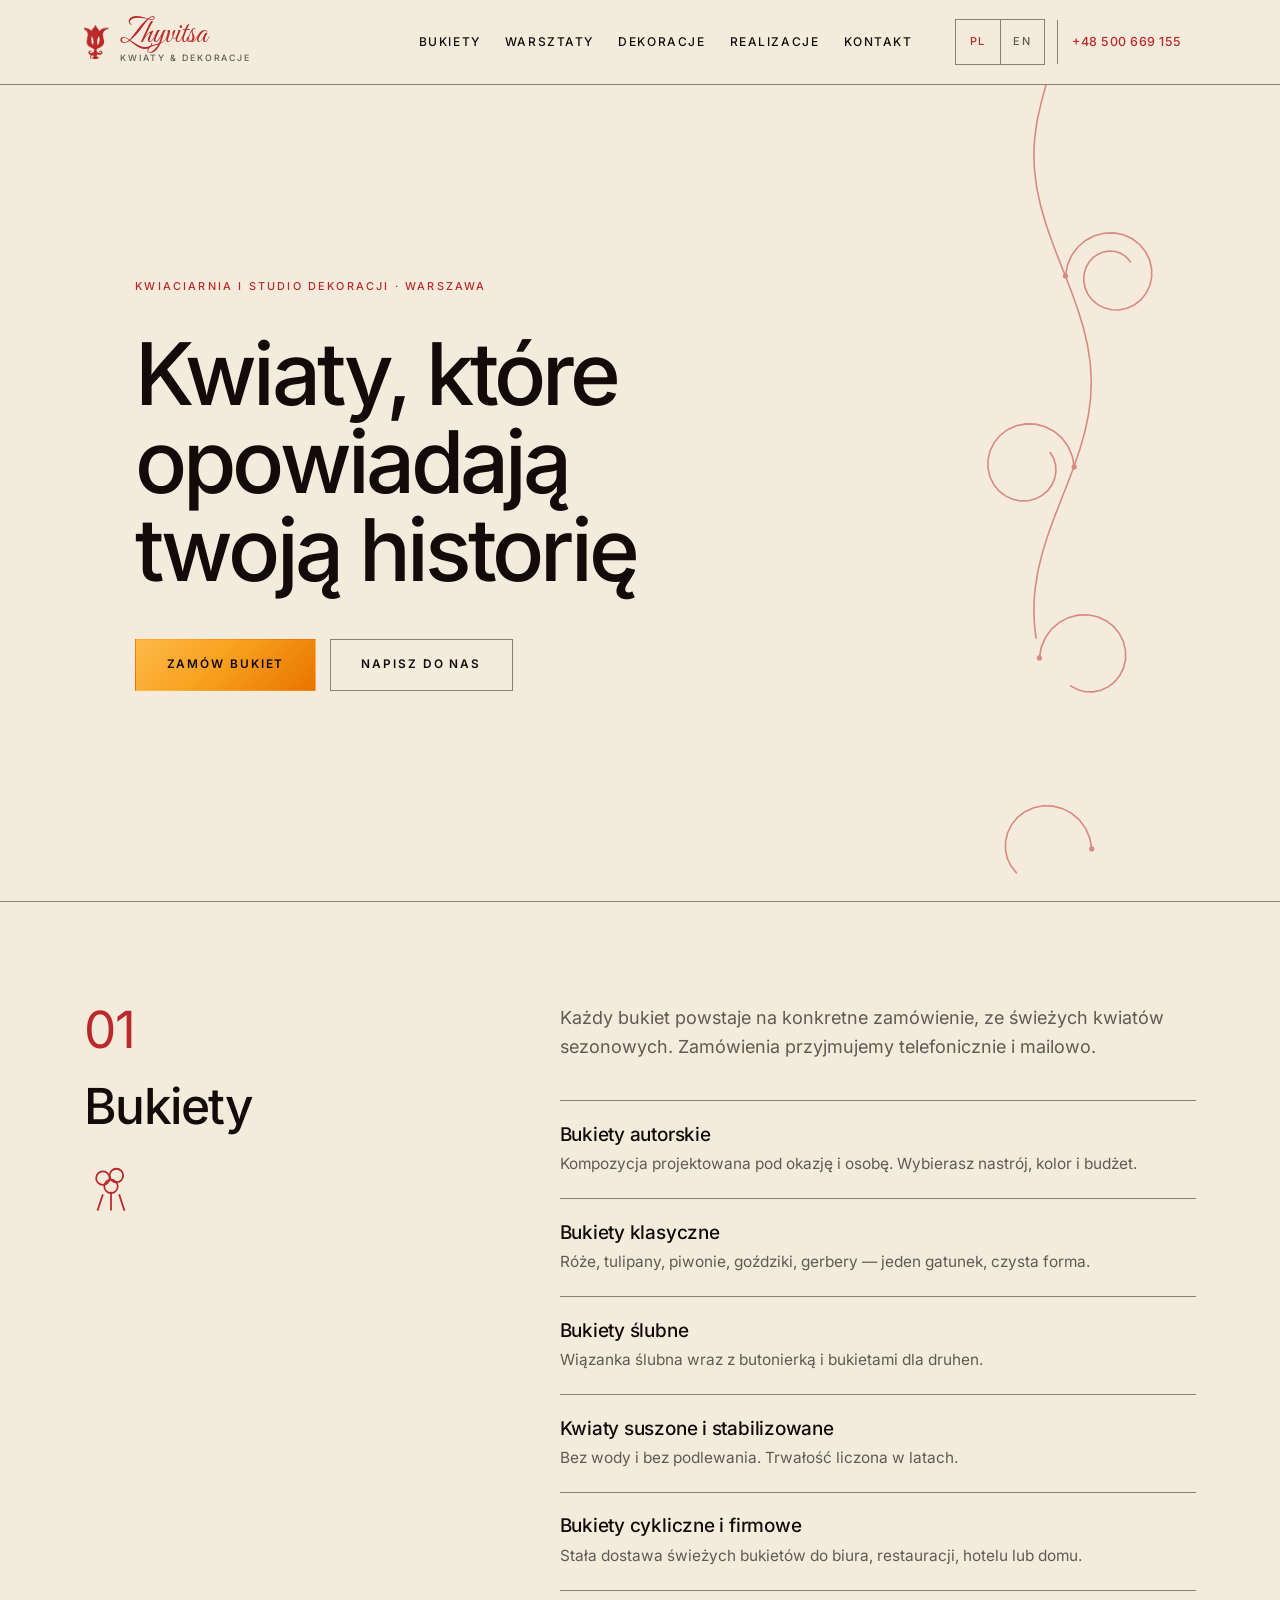
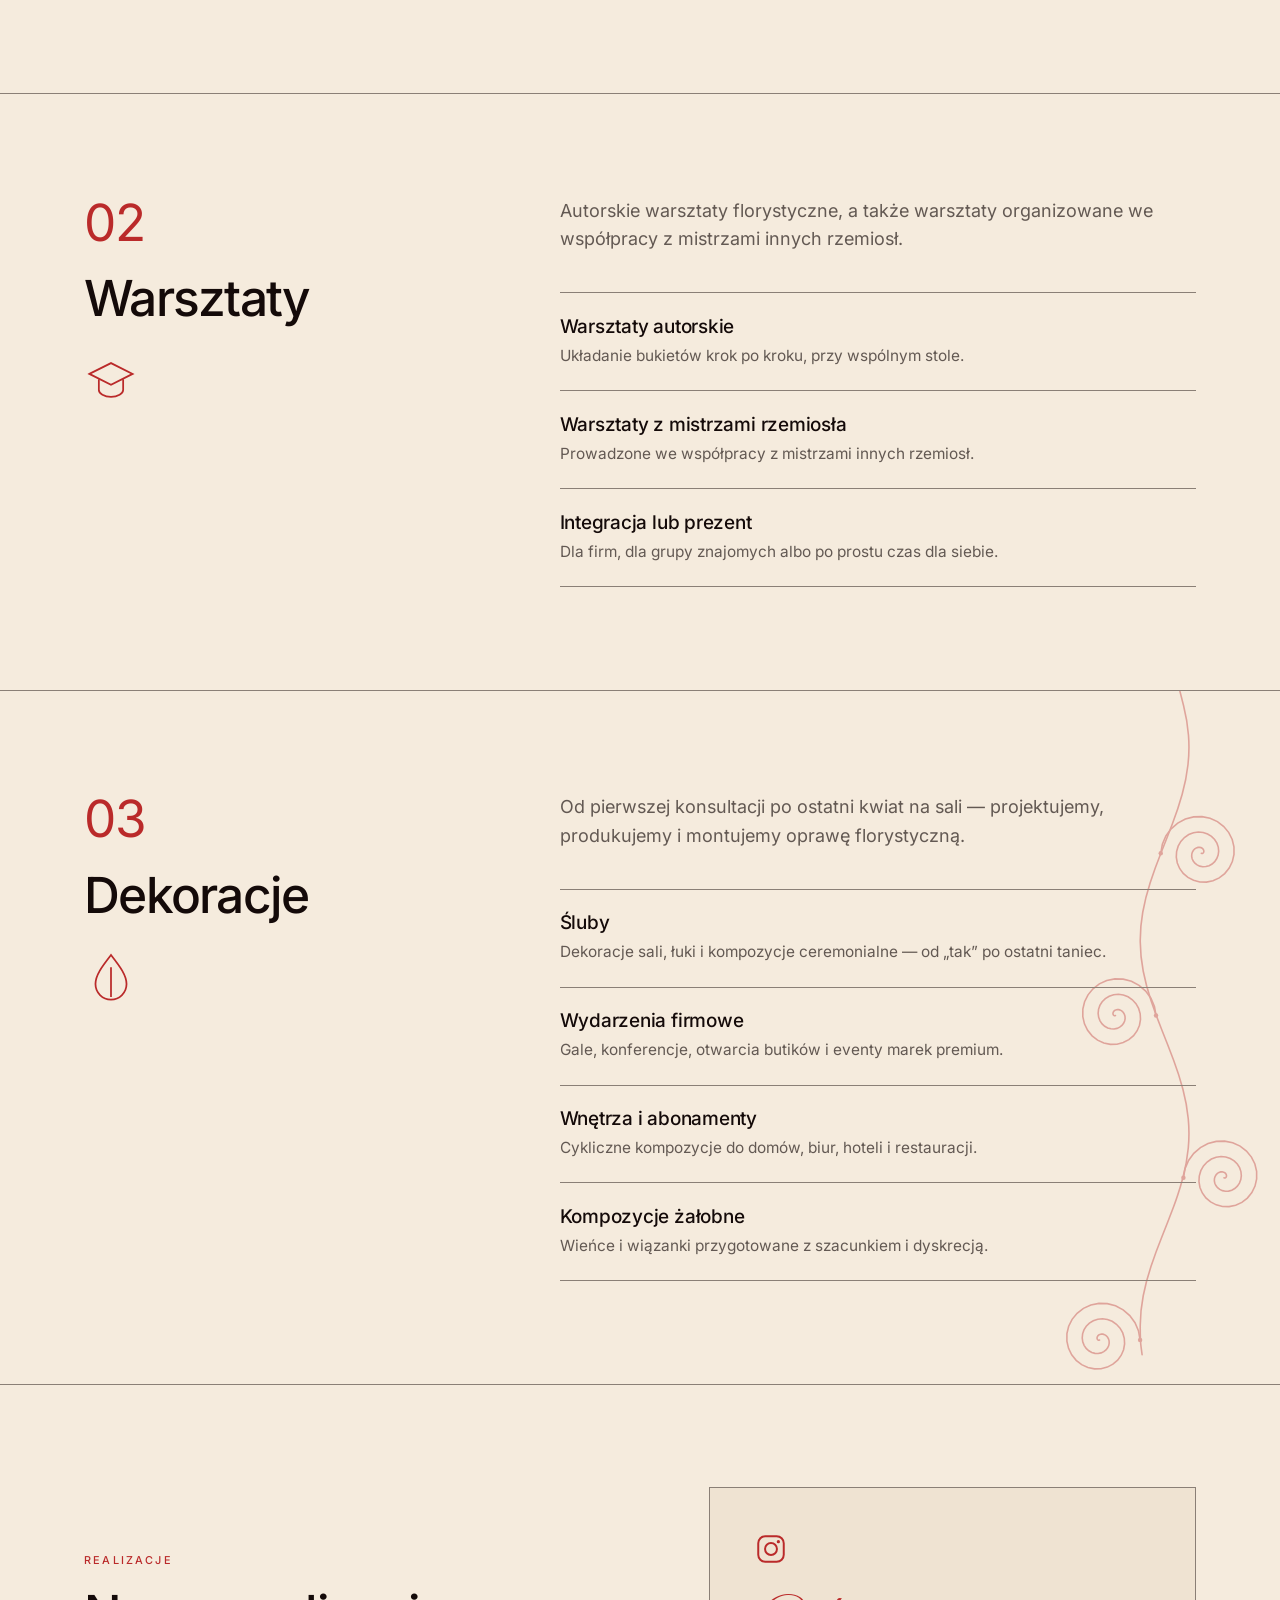
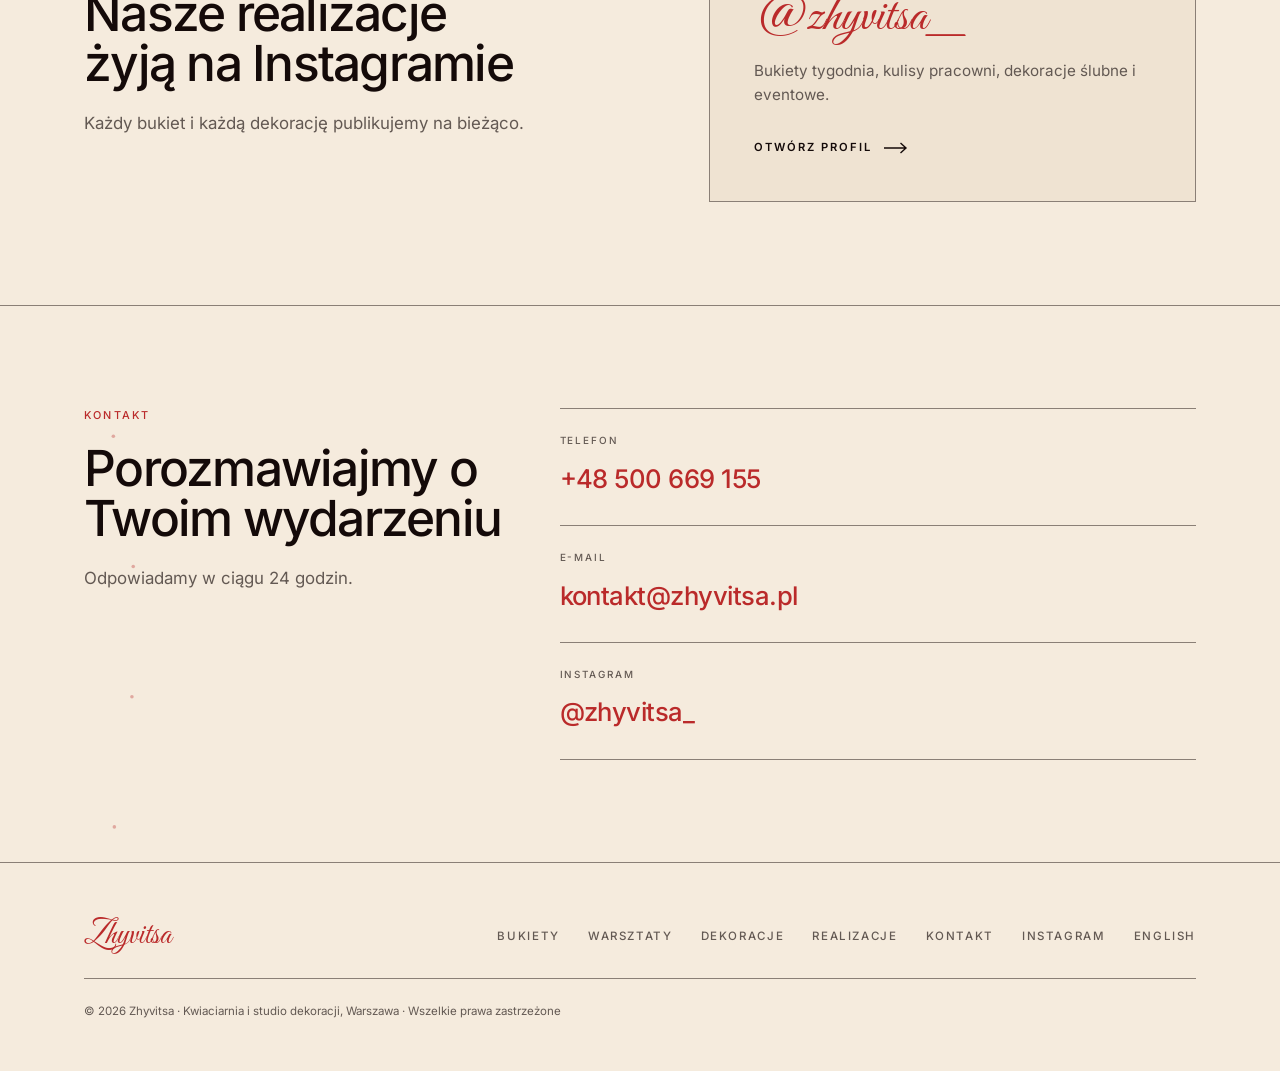
==== commit 38d8b24c: "Update index.html" ====
--- a/index.html
+++ b/index.html
@@ -162,7 +162,7 @@
   <div class="shell">
     <div class="hero-copy">
       <p class="eyebrow">Kwiaciarnia i studio dekoracji · Warszawa</p>
-      <h1>Kwiaty, które opowiadają <span class="script">Twoją</span> historię.</h1>
+      <h1>Kwiaty, które opowiadają twoją historię</h1>
       <p class="actions">
         <a class="btn btn-solid" href="#bouquets">Zamów bukiet</a>
         <a class="btn btn-line" href="#contact">Napisz do nas</a>
